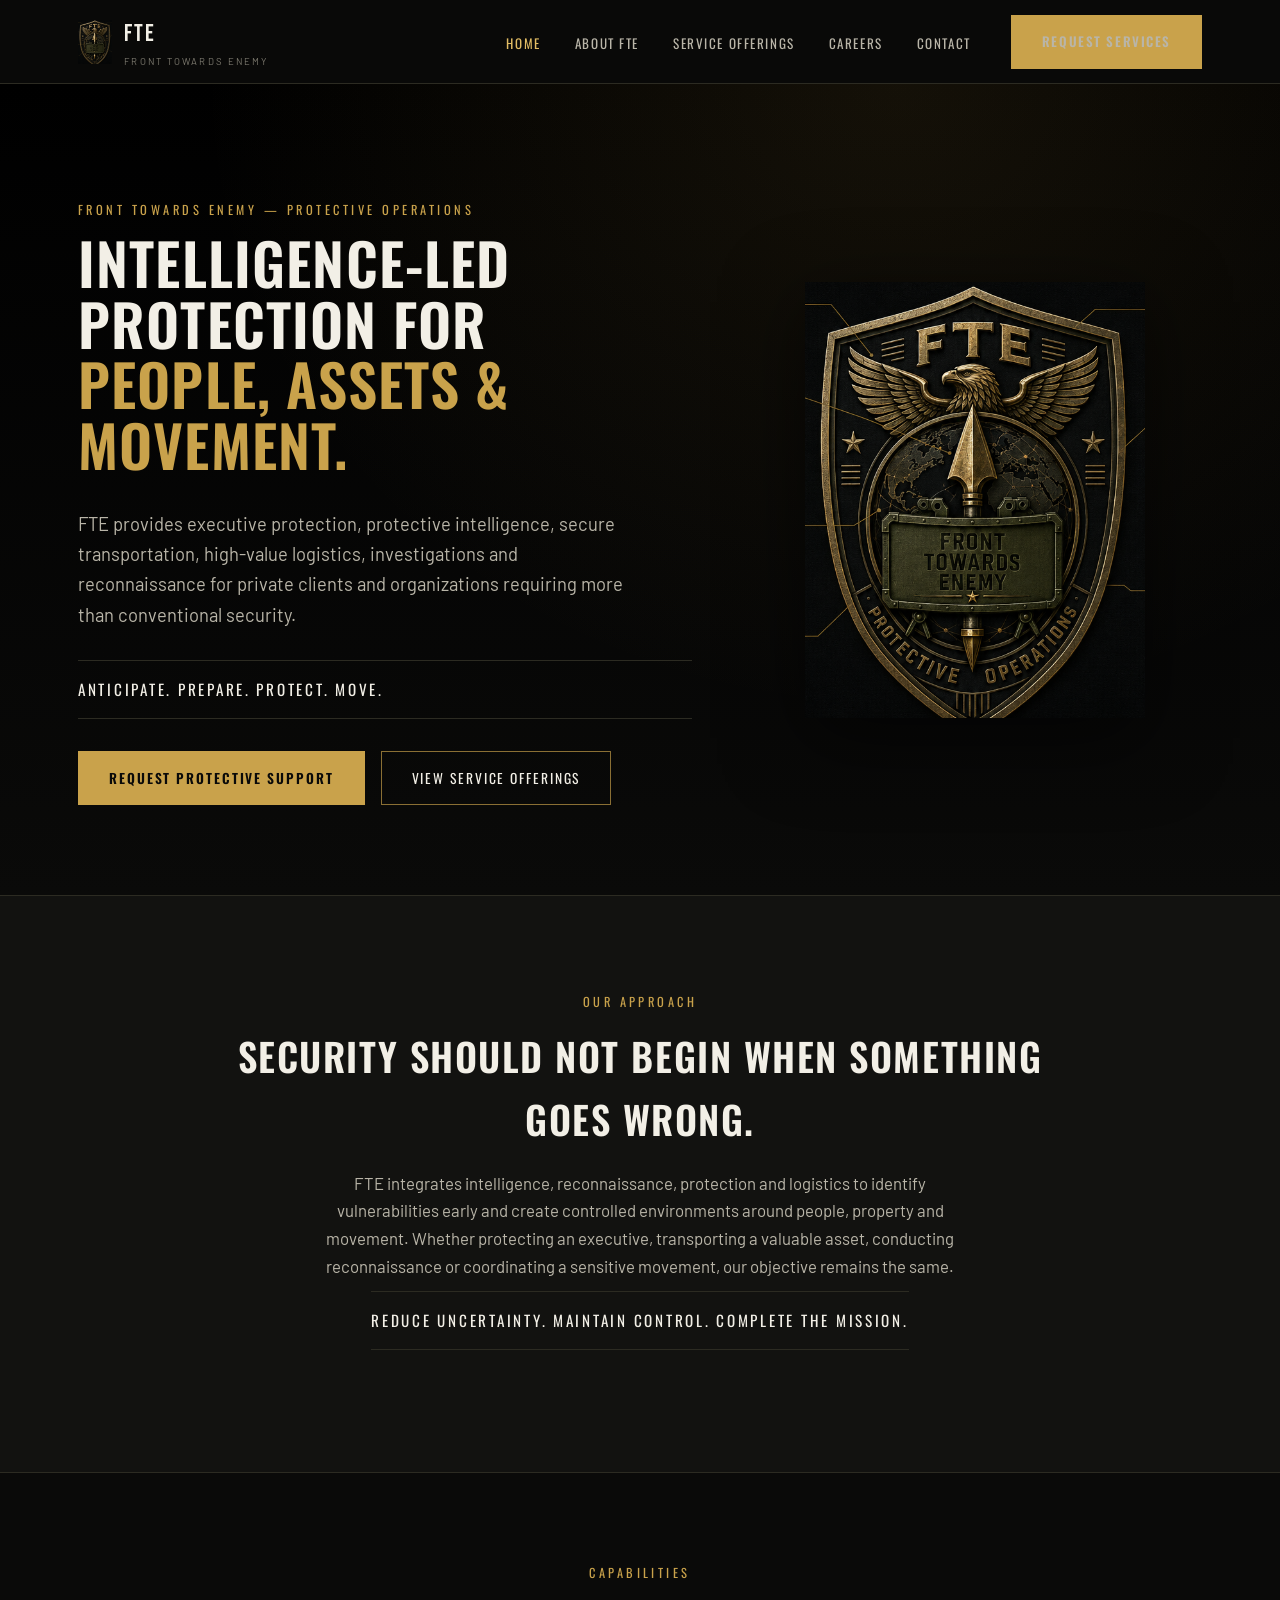
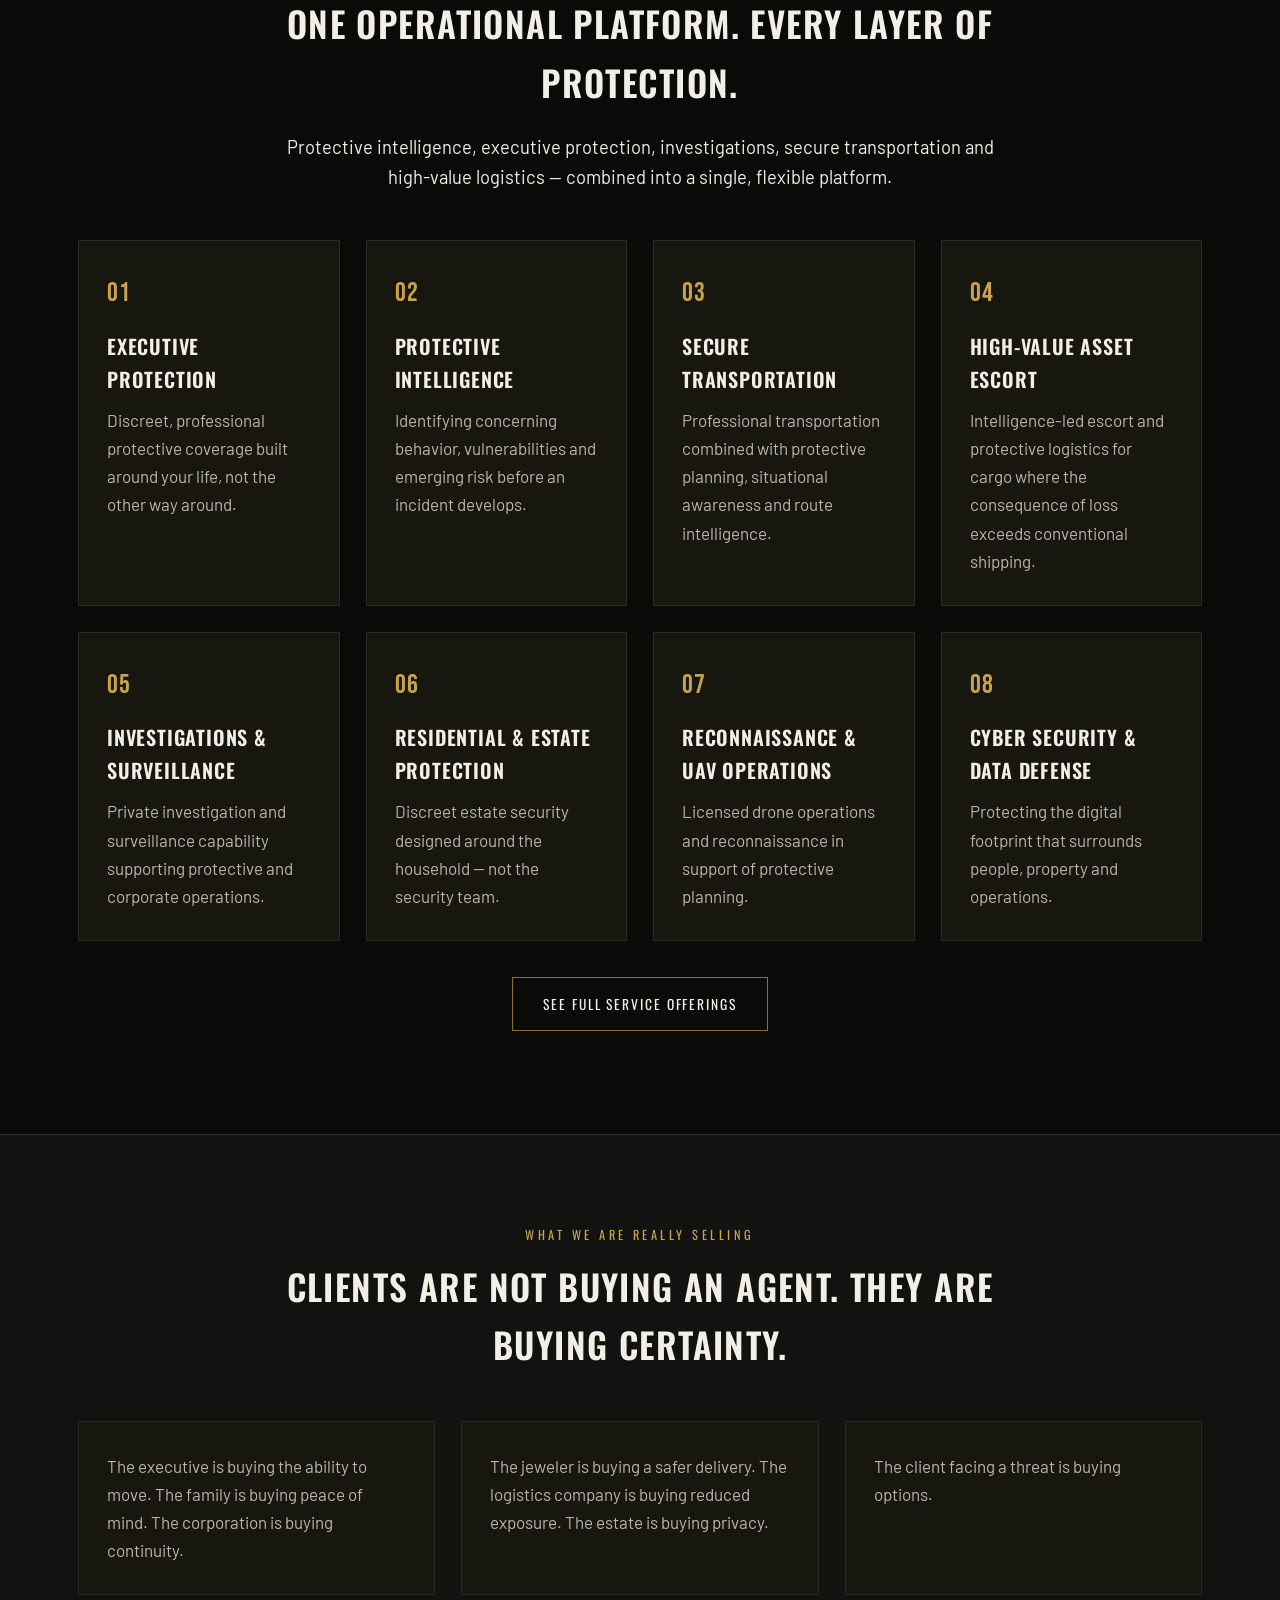
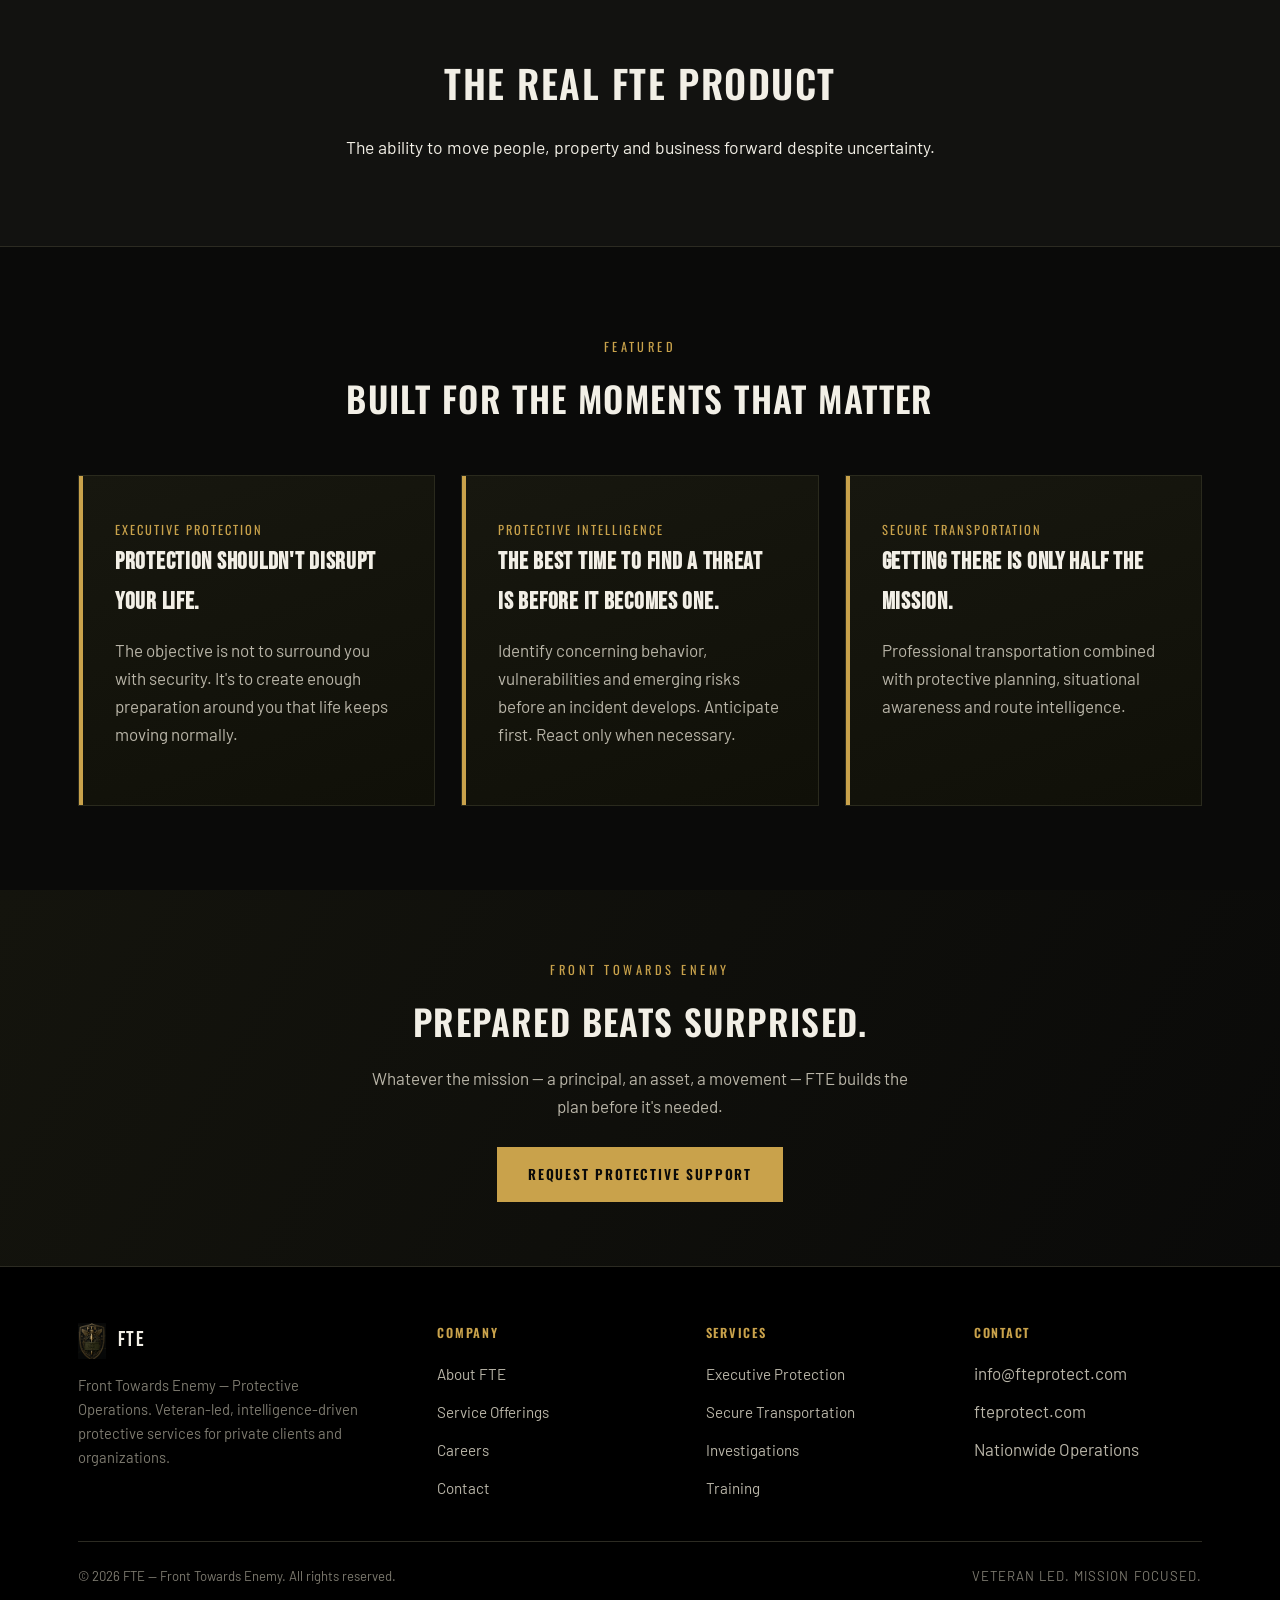
==== index.html @ 558371ca "Add files via upload" ====
<!DOCTYPE html>
<html lang="en">
<head>
<meta charset="UTF-8">
<meta name="viewport" content="width=device-width, initial-scale=1.0">
<title>FTE — Front Towards Enemy | Intelligence-Led Protective Operations</title>
<meta name="description" content="FTE — Front Towards Enemy provides executive protection, protective intelligence, secure transportation, high-value logistics, investigations and reconnaissance for private clients and organizations.">
<link rel="preconnect" href="https://fonts.googleapis.com">
<link rel="preconnect" href="https://fonts.gstatic.com" crossorigin>
<link href="https://fonts.googleapis.com/css2?family=Bebas+Neue&family=Oswald:wght@400;500;600;700&family=Barlow:wght@400;500;600&display=swap" rel="stylesheet">
<link rel="stylesheet" href="css/styles.css">
</head>
<body>

<header class="site-header">
  <div class="nav-wrap">
    <a href="index.html" class="brand">
      <img src="assets/images/fte-badge.png" alt="FTE Front Towards Enemy badge">
      <span>FTE<small>Front Towards Enemy</small></span>
    </a>
    <button class="nav-toggle" aria-label="Toggle navigation">☰</button>
    <ul class="nav-links">
      <li><a href="index.html" class="active">Home</a></li>
      <li><a href="about.html">About FTE</a></li>
      <li><a href="services.html">Service Offerings</a></li>
      <li><a href="careers.html">Careers</a></li>
      <li><a href="contact.html">Contact</a></li>
      <li><a href="contact.html" class="btn btn-primary">Request Services</a></li>
    </ul>
  </div>
</header>

<section class="hero">
  <div class="container hero-grid">
    <div>
      <span class="eyebrow">Front Towards Enemy — Protective Operations</span>
      <h1>Intelligence-Led Protection for <span>People, Assets &amp; Movement.</span></h1>
      <p class="hero-sub">FTE provides executive protection, protective intelligence, secure transportation, high-value logistics, investigations and reconnaissance for private clients and organizations requiring more than conventional security.</p>
      <div class="hero-tagline">Anticipate. Prepare. Protect. Move.</div>
      <div class="hero-cta">
        <a href="contact.html" class="btn btn-primary">Request Protective Support</a>
        <a href="services.html" class="btn btn-outline">View Service Offerings</a>
      </div>
    </div>
    <div class="hero-badge">
      <img src="assets/images/fte-badge.png" alt="FTE badge — Front Towards Enemy, Protective Operations">
    </div>
  </div>
</section>

<section class="statement">
  <div class="container">
    <span class="eyebrow">Our Approach</span>
    <h2>Security should not begin when something goes wrong.</h2>
    <p>FTE integrates intelligence, reconnaissance, protection and logistics to identify vulnerabilities early and create controlled environments around people, property and movement. Whether protecting an executive, transporting a valuable asset, conducting reconnaissance or coordinating a sensitive movement, our objective remains the same.</p>
    <div class="hero-tagline" style="display:inline-block; margin-top: 10px;">Reduce Uncertainty. Maintain Control. Complete the Mission.</div>
  </div>
</section>

<section class="section">
  <div class="container">
    <div class="section-head center">
      <span class="eyebrow">Capabilities</span>
      <h2>One Operational Platform. Every Layer of Protection.</h2>
      <p class="lede">Protective intelligence, executive protection, investigations, secure transportation and high-value logistics — combined into a single, flexible platform.</p>
    </div>
    <div class="grid grid-4">
      <div class="card">
        <div class="icon">01</div>
        <h3>Executive Protection</h3>
        <p>Discreet, professional protective coverage built around your life, not the other way around.</p>
      </div>
      <div class="card">
        <div class="icon">02</div>
        <h3>Protective Intelligence</h3>
        <p>Identifying concerning behavior, vulnerabilities and emerging risk before an incident develops.</p>
      </div>
      <div class="card">
        <div class="icon">03</div>
        <h3>Secure Transportation</h3>
        <p>Professional transportation combined with protective planning, situational awareness and route intelligence.</p>
      </div>
      <div class="card">
        <div class="icon">04</div>
        <h3>High-Value Asset Escort</h3>
        <p>Intelligence-led escort and protective logistics for cargo where the consequence of loss exceeds conventional shipping.</p>
      </div>
      <div class="card">
        <div class="icon">05</div>
        <h3>Investigations &amp; Surveillance</h3>
        <p>Private investigation and surveillance capability supporting protective and corporate operations.</p>
      </div>
      <div class="card">
        <div class="icon">06</div>
        <h3>Residential &amp; Estate Protection</h3>
        <p>Discreet estate security designed around the household — not the security team.</p>
      </div>
      <div class="card">
        <div class="icon">07</div>
        <h3>Reconnaissance &amp; UAV Operations</h3>
        <p>Licensed drone operations and reconnaissance in support of protective planning.</p>
      </div>
      <div class="card">
        <div class="icon">08</div>
        <h3>Cyber Security &amp; Data Defense</h3>
        <p>Protecting the digital footprint that surrounds people, property and operations.</p>
      </div>
    </div>
    <p class="text-center" style="margin-top:36px;"><a href="services.html" class="btn btn-outline">See Full Service Offerings</a></p>
  </div>
</section>

<section class="section section--panel">
  <div class="container">
    <div class="section-head center">
      <span class="eyebrow">What We Are Really Selling</span>
      <h2>Clients Are Not Buying an Agent. They Are Buying Certainty.</h2>
    </div>
    <div class="grid grid-3">
      <div class="card">
        <p>The executive is buying the ability to move. The family is buying peace of mind. The corporation is buying continuity.</p>
      </div>
      <div class="card">
        <p>The jeweler is buying a safer delivery. The logistics company is buying reduced exposure. The estate is buying privacy.</p>
      </div>
      <div class="card">
        <p>The client facing a threat is buying options.</p>
      </div>
    </div>
    <div class="statement" style="padding: 56px 0 0; border: none;">
      <h2 class="mt-0">The Real FTE Product</h2>
      <p style="font-size:1.1rem; color: var(--color-white);">The ability to move people, property and business forward despite uncertainty.</p>
    </div>
  </div>
</section>

<section class="section section--last">
  <div class="container">
    <div class="section-head center">
      <span class="eyebrow">Featured</span>
      <h2>Built for the Moments That Matter</h2>
    </div>
    <div class="grid grid-3">
      <div class="callout">
        <span class="sub">Executive Protection</span>
        <h3>Protection Shouldn't Disrupt Your Life.</h3>
        <p>The objective is not to surround you with security. It's to create enough preparation around you that life keeps moving normally.</p>
      </div>
      <div class="callout">
        <span class="sub">Protective Intelligence</span>
        <h3>The Best Time to Find a Threat Is Before It Becomes One.</h3>
        <p>Identify concerning behavior, vulnerabilities and emerging risks before an incident develops. Anticipate first. React only when necessary.</p>
      </div>
      <div class="callout">
        <span class="sub">Secure Transportation</span>
        <h3>Getting There Is Only Half the Mission.</h3>
        <p>Professional transportation combined with protective planning, situational awareness and route intelligence.</p>
      </div>
    </div>
  </div>
</section>

<section class="cta-band">
  <div class="container">
    <span class="eyebrow">Front Towards Enemy</span>
    <h2>Prepared Beats Surprised.</h2>
    <p>Whatever the mission — a principal, an asset, a movement — FTE builds the plan before it's needed.</p>
    <a href="contact.html" class="btn btn-primary">Request Protective Support</a>
  </div>
</section>

<footer class="site-footer">
  <div class="container">
    <div class="footer-grid">
      <div>
        <div class="footer-brand">
          <img src="assets/images/fte-badge.png" alt="FTE badge">
          <span>FTE</span>
        </div>
        <p class="footer-tag">Front Towards Enemy — Protective Operations. Veteran-led, intelligence-driven protective services for private clients and organizations.</p>
      </div>
      <div class="footer-col">
        <h4>Company</h4>
        <ul>
          <li><a href="about.html">About FTE</a></li>
          <li><a href="services.html">Service Offerings</a></li>
          <li><a href="careers.html">Careers</a></li>
          <li><a href="contact.html">Contact</a></li>
        </ul>
      </div>
      <div class="footer-col">
        <h4>Services</h4>
        <ul>
          <li><a href="services.html">Executive Protection</a></li>
          <li><a href="services.html">Secure Transportation</a></li>
          <li><a href="services.html">Investigations</a></li>
          <li><a href="services.html">Training</a></li>
        </ul>
      </div>
      <div class="footer-col">
        <h4>Contact</h4>
        <ul>
          <li>info@fteprotect.com</li>
          <li>fteprotect.com</li>
          <li>Nationwide Operations</li>
        </ul>
      </div>
    </div>
    <div class="footer-bottom">
      <span>&copy; 2026 FTE — Front Towards Enemy. All rights reserved.</span>
      <span class="flags">Veteran Led. Mission Focused.</span>
    </div>
  </div>
</footer>

<script src="js/main.js"></script>
</body>
</html>
---- css/styles.css ----
/* ============================================================
   FTE — FRONT TOWARDS ENEMY
   Global Stylesheet
   ============================================================ */

:root {
  /* Colors */
  --color-black: #0a0a09;
  --color-black-soft: #121210;
  --color-panel: #17170f;
  --color-panel-border: #2a2a1d;
  --color-gold: #c9a24b;
  --color-gold-bright: #e0bb63;
  --color-gold-dim: #8a6f34;
  --color-olive: #4d4a34;
  --color-white: #f2efe6;
  --color-gray: #b9b5a8;
  --color-gray-dim: #7d7a6f;
  --color-line: #2c2b22;

  /* Type */
  --font-display: "Bebas Neue", "Oswald", "Arial Narrow", sans-serif;
  --font-head: "Oswald", "Arial Narrow", sans-serif;
  --font-body: "Barlow", "Segoe UI", Arial, sans-serif;

  --container: 1180px;
}

* { box-sizing: border-box; }
html { scroll-behavior: smooth; }

body {
  margin: 0;
  background: var(--color-black);
  color: var(--color-gray);
  font-family: var(--font-body);
  font-size: 17px;
  line-height: 1.65;
  -webkit-font-smoothing: antialiased;
}

img { max-width: 100%; display: block; }

a { color: var(--color-gold); text-decoration: none; transition: color .2s ease; }
a:hover { color: var(--color-gold-bright); }

h1, h2, h3, h4 {
  font-family: var(--font-head);
  color: var(--color-white);
  text-transform: uppercase;
  letter-spacing: 0.04em;
  margin: 0 0 0.6em;
  font-weight: 600;
}

h1 { font-size: clamp(2.4rem, 5vw, 3.6rem); line-height: 1.05; letter-spacing: 0.02em; }
h2 { font-size: clamp(1.6rem, 3vw, 2.2rem); }
h3 { font-size: 1.25rem; }

p { margin: 0 0 1.1em; }

.eyebrow {
  display: inline-block;
  font-family: var(--font-head);
  font-size: 0.78rem;
  letter-spacing: 0.28em;
  text-transform: uppercase;
  color: var(--color-gold);
  margin-bottom: 0.9em;
}

.container {
  max-width: var(--container);
  margin: 0 auto;
  padding: 0 28px;
}

.section {
  padding: 84px 0;
  border-bottom: 1px solid var(--color-line);
}
.section--tight { padding: 56px 0; }
.section--panel { background: var(--color-black-soft); }
.section--last { border-bottom: none; }

.section-head {
  max-width: 720px;
  margin-bottom: 48px;
}
.section-head.center { margin-left: auto; margin-right: auto; text-align: center; }

.lede {
  font-size: 1.15rem;
  color: var(--color-white);
}

/* ---------- Buttons ---------- */
.btn {
  display: inline-flex;
  align-items: center;
  gap: 10px;
  font-family: var(--font-head);
  font-size: 0.85rem;
  letter-spacing: 0.14em;
  text-transform: uppercase;
  padding: 15px 30px;
  border: 1px solid transparent;
  cursor: pointer;
  transition: all .2s ease;
}
.btn-primary {
  background: var(--color-gold);
  color: var(--color-black);
  font-weight: 600;
}
.btn-primary:hover { background: var(--color-gold-bright); color: var(--color-black); }
.btn-outline {
  border-color: var(--color-gold-dim);
  color: var(--color-white);
  background: transparent;
}
.btn-outline:hover { border-color: var(--color-gold); color: var(--color-gold-bright); }

/* ---------- Header / Nav ---------- */
.site-header {
  position: sticky;
  top: 0;
  z-index: 100;
  background: rgba(10, 10, 9, 0.92);
  backdrop-filter: blur(6px);
  border-bottom: 1px solid var(--color-line);
}
.nav-wrap {
  max-width: var(--container);
  margin: 0 auto;
  padding: 14px 28px;
  display: flex;
  align-items: center;
  justify-content: space-between;
}
.brand {
  display: flex;
  align-items: center;
  gap: 12px;
  color: var(--color-white);
  font-family: var(--font-display);
  font-size: 1.5rem;
  letter-spacing: 0.08em;
}
.brand img { height: 44px; width: auto; }
.brand small {
  display: block;
  font-family: var(--font-body);
  font-size: 0.6rem;
  letter-spacing: 0.22em;
  color: var(--color-gray-dim);
  text-transform: uppercase;
  font-weight: 400;
}
.brand:hover { color: var(--color-white); }

.nav-links {
  display: flex;
  align-items: center;
  gap: 34px;
  list-style: none;
  margin: 0;
  padding: 0;
}
.nav-links a {
  font-family: var(--font-head);
  font-size: 0.82rem;
  letter-spacing: 0.12em;
  text-transform: uppercase;
  color: var(--color-gray);
}
.nav-links a:hover, .nav-links a.active { color: var(--color-gold-bright); }
.nav-links .btn { margin-left: 6px; }

.nav-toggle {
  display: none;
  background: none;
  border: 1px solid var(--color-panel-border);
  color: var(--color-white);
  font-size: 1.2rem;
  padding: 8px 12px;
  cursor: pointer;
}

@media (max-width: 860px) {
  .nav-toggle { display: block; }
  .nav-links {
    position: absolute;
    top: 100%;
    left: 0;
    right: 0;
    background: var(--color-black-soft);
    border-bottom: 1px solid var(--color-line);
    flex-direction: column;
    align-items: flex-start;
    gap: 0;
    max-height: 0;
    overflow: hidden;
    transition: max-height .25s ease;
  }
  .nav-links.open { max-height: 480px; }
  .nav-links li { width: 100%; }
  .nav-links a { display: block; padding: 16px 28px; border-bottom: 1px solid var(--color-line); width: 100%; }
  .nav-links .btn { margin: 16px 28px; }
}

/* ---------- Hero ---------- */
.hero {
  position: relative;
  padding: 110px 0 90px;
  background:
    radial-gradient(ellipse at 70% 0%, rgba(201,162,75,0.10), transparent 55%),
    linear-gradient(180deg, #000000 0%, #0a0a09 100%);
  border-bottom: 1px solid var(--color-line);
  overflow: hidden;
}
.hero-grid {
  display: grid;
  grid-template-columns: 1.15fr 0.85fr;
  gap: 56px;
  align-items: center;
}
.hero h1 { color: var(--color-white); }
.hero h1 span { color: var(--color-gold); }
.hero-sub {
  font-size: 1.15rem;
  color: var(--color-gray);
  max-width: 560px;
  margin-bottom: 1.6em;
}
.hero-tagline {
  font-family: var(--font-head);
  letter-spacing: 0.18em;
  text-transform: uppercase;
  font-size: 0.95rem;
  color: var(--color-white);
  border-top: 1px solid var(--color-line);
  border-bottom: 1px solid var(--color-line);
  padding: 16px 0;
  margin: 28px 0 32px;
}
.hero-cta { display: flex; gap: 16px; flex-wrap: wrap; }
.hero-badge { text-align: center; }
.hero-badge img { max-width: 340px; margin: 0 auto; filter: drop-shadow(0 20px 40px rgba(0,0,0,0.6)); }

@media (max-width: 860px) {
  .hero-grid { grid-template-columns: 1fr; }
  .hero-badge { order: -1; }
  .hero-badge img { max-width: 220px; }
}

/* ---------- Page header (interior pages) ---------- */
.page-header {
  padding: 68px 0 48px;
  background: linear-gradient(180deg, #000000 0%, #0a0a09 100%);
  border-bottom: 1px solid var(--color-line);
}
.page-header .lede { max-width: 700px; }

/* ---------- Cards / grids ---------- */
.grid {
  display: grid;
  gap: 26px;
}
.grid-2 { grid-template-columns: repeat(2, 1fr); }
.grid-3 { grid-template-columns: repeat(3, 1fr); }
.grid-4 { grid-template-columns: repeat(4, 1fr); }

@media (max-width: 900px) {
  .grid-3, .grid-4 { grid-template-columns: repeat(2, 1fr); }
}
@media (max-width: 600px) {
  .grid-2, .grid-3, .grid-4 { grid-template-columns: 1fr; }
}

.card {
  background: var(--color-panel);
  border: 1px solid var(--color-panel-border);
  padding: 30px 28px;
}
.card h3 { margin-bottom: 0.5em; }
.card p:last-child { margin-bottom: 0; }
.card .icon {
  color: var(--color-gold);
  font-family: var(--font-display);
  font-size: 1.7rem;
  margin-bottom: 14px;
  letter-spacing: 0.04em;
}

.tag-list {
  list-style: none;
  margin: 0;
  padding: 0;
  display: grid;
  gap: 10px;
}
.tag-list li {
  border-bottom: 1px dashed var(--color-line);
  padding-bottom: 10px;
  color: var(--color-white);
  font-size: 0.98rem;
}
.tag-list li::before {
  content: "—";
  color: var(--color-gold);
  margin-right: 10px;
}

.check-list {
  list-style: none;
  margin: 0;
  padding: 0;
  display: grid;
  gap: 12px;
}
.check-list li {
  padding-left: 30px;
  position: relative;
  color: var(--color-white);
}
.check-list li::before {
  content: "✓";
  position: absolute;
  left: 0;
  top: 0;
  color: var(--color-gold);
  font-weight: 700;
}

/* ---------- Quote / statement blocks ---------- */
.statement {
  text-align: center;
  padding: 90px 0;
  background: var(--color-black-soft);
  border-bottom: 1px solid var(--color-line);
}
.statement h2 {
  max-width: 900px;
  margin: 0 auto 0.5em;
  font-size: clamp(1.5rem, 3.4vw, 2.4rem);
}
.statement p {
  max-width: 640px;
  margin: 0 auto;
  color: var(--color-gray);
  font-size: 1.05rem;
}

/* ---------- Ad / callout blocks ---------- */
.callout {
  border: 1px solid var(--color-panel-border);
  background: linear-gradient(160deg, var(--color-panel) 0%, #101008 100%);
  padding: 38px 36px;
  position: relative;
}
.callout::before {
  content: "";
  position: absolute;
  top: 0; left: 0;
  width: 4px; height: 100%;
  background: var(--color-gold);
}
.callout h3 {
  font-family: var(--font-display);
  font-size: 1.5rem;
  letter-spacing: 0.03em;
}
.callout .sub {
  font-family: var(--font-head);
  font-size: 0.78rem;
  letter-spacing: 0.16em;
  text-transform: uppercase;
  color: var(--color-gold);
}

/* ---------- Bio blocks ---------- */
.bio {
  border-top: 1px solid var(--color-line);
  padding: 34px 0;
}
.bio:first-of-type { border-top: none; padding-top: 0; }
.bio h3 { margin-bottom: 6px; }
.bio .role {
  font-family: var(--font-head);
  font-size: 0.8rem;
  letter-spacing: 0.14em;
  text-transform: uppercase;
  color: var(--color-gold);
  margin-bottom: 12px;
  display: block;
}

/* ---------- Steps ---------- */
.steps {
  display: grid;
  grid-template-columns: repeat(4, 1fr);
  gap: 20px;
}
@media (max-width: 760px) { .steps { grid-template-columns: repeat(2, 1fr); } }
.step {
  text-align: center;
  padding: 26px 16px;
  border: 1px solid var(--color-panel-border);
}
.step .num {
  font-family: var(--font-display);
  font-size: 2rem;
  color: var(--color-gold);
  display: block;
  margin-bottom: 6px;
}
.step .label {
  font-family: var(--font-head);
  letter-spacing: 0.1em;
  text-transform: uppercase;
  font-size: 0.85rem;
  color: var(--color-white);
}

/* ---------- Forms ---------- */
.form-grid {
  display: grid;
  grid-template-columns: 1fr 1fr;
  gap: 20px;
}
.form-grid .full { grid-column: 1 / -1; }
@media (max-width: 700px) { .form-grid { grid-template-columns: 1fr; } }

label {
  display: block;
  font-family: var(--font-head);
  font-size: 0.75rem;
  letter-spacing: 0.12em;
  text-transform: uppercase;
  color: var(--color-gray);
  margin-bottom: 8px;
}
input, select, textarea {
  width: 100%;
  background: var(--color-panel);
  border: 1px solid var(--color-panel-border);
  color: var(--color-white);
  padding: 13px 14px;
  font-family: var(--font-body);
  font-size: 0.98rem;
}
input:focus, select:focus, textarea:focus {
  outline: none;
  border-color: var(--color-gold);
}
textarea { resize: vertical; min-height: 130px; }

.contact-info {
  display: grid;
  gap: 22px;
}
.contact-info .item {
  border-left: 2px solid var(--color-gold-dim);
  padding-left: 18px;
}
.contact-info .item .k {
  font-family: var(--font-head);
  letter-spacing: 0.1em;
  text-transform: uppercase;
  font-size: 0.75rem;
  color: var(--color-gold);
  display: block;
  margin-bottom: 4px;
}
.contact-info .item .v { color: var(--color-white); font-size: 1.02rem; }

/* ---------- CTA band ---------- */
.cta-band {
  background: linear-gradient(120deg, #14140d 0%, #0a0a09 100%);
  padding: 64px 0;
  text-align: center;
}
.cta-band h2 { margin-bottom: 0.4em; }
.cta-band p { color: var(--color-gray); max-width: 560px; margin: 0 auto 1.6em; }

/* ---------- Footer ---------- */
.site-footer {
  background: #000000;
  padding: 56px 0 28px;
  border-top: 1px solid var(--color-line);
}
.footer-grid {
  display: grid;
  grid-template-columns: 1.4fr 1fr 1fr 1fr;
  gap: 40px;
  margin-bottom: 40px;
}
@media (max-width: 760px) { .footer-grid { grid-template-columns: 1fr 1fr; } }
.footer-brand {
  display: flex;
  align-items: center;
  gap: 12px;
  color: var(--color-white);
  font-family: var(--font-display);
  font-size: 1.3rem;
  letter-spacing: 0.06em;
  margin-bottom: 14px;
}
.footer-brand img { height: 36px; }
.footer-tag { color: var(--color-gray-dim); font-size: 0.92rem; max-width: 280px; }
.footer-col h4 {
  font-size: 0.78rem;
  letter-spacing: 0.14em;
  color: var(--color-gold);
  margin-bottom: 16px;
}
.footer-col ul { list-style: none; margin: 0; padding: 0; display: grid; gap: 10px; }
.footer-col a { color: var(--color-gray); font-size: 0.95rem; }
.footer-col a:hover { color: var(--color-gold-bright); }
.footer-bottom {
  border-top: 1px solid var(--color-line);
  padding-top: 24px;
  display: flex;
  justify-content: space-between;
  flex-wrap: wrap;
  gap: 12px;
  font-size: 0.82rem;
  color: var(--color-gray-dim);
}
.footer-bottom .flags { letter-spacing: 0.08em; text-transform: uppercase; }

/* ---------- Utility ---------- */
.text-center { text-align: center; }
.mt-0 { margin-top: 0; }
.mb-0 { margin-bottom: 0; }
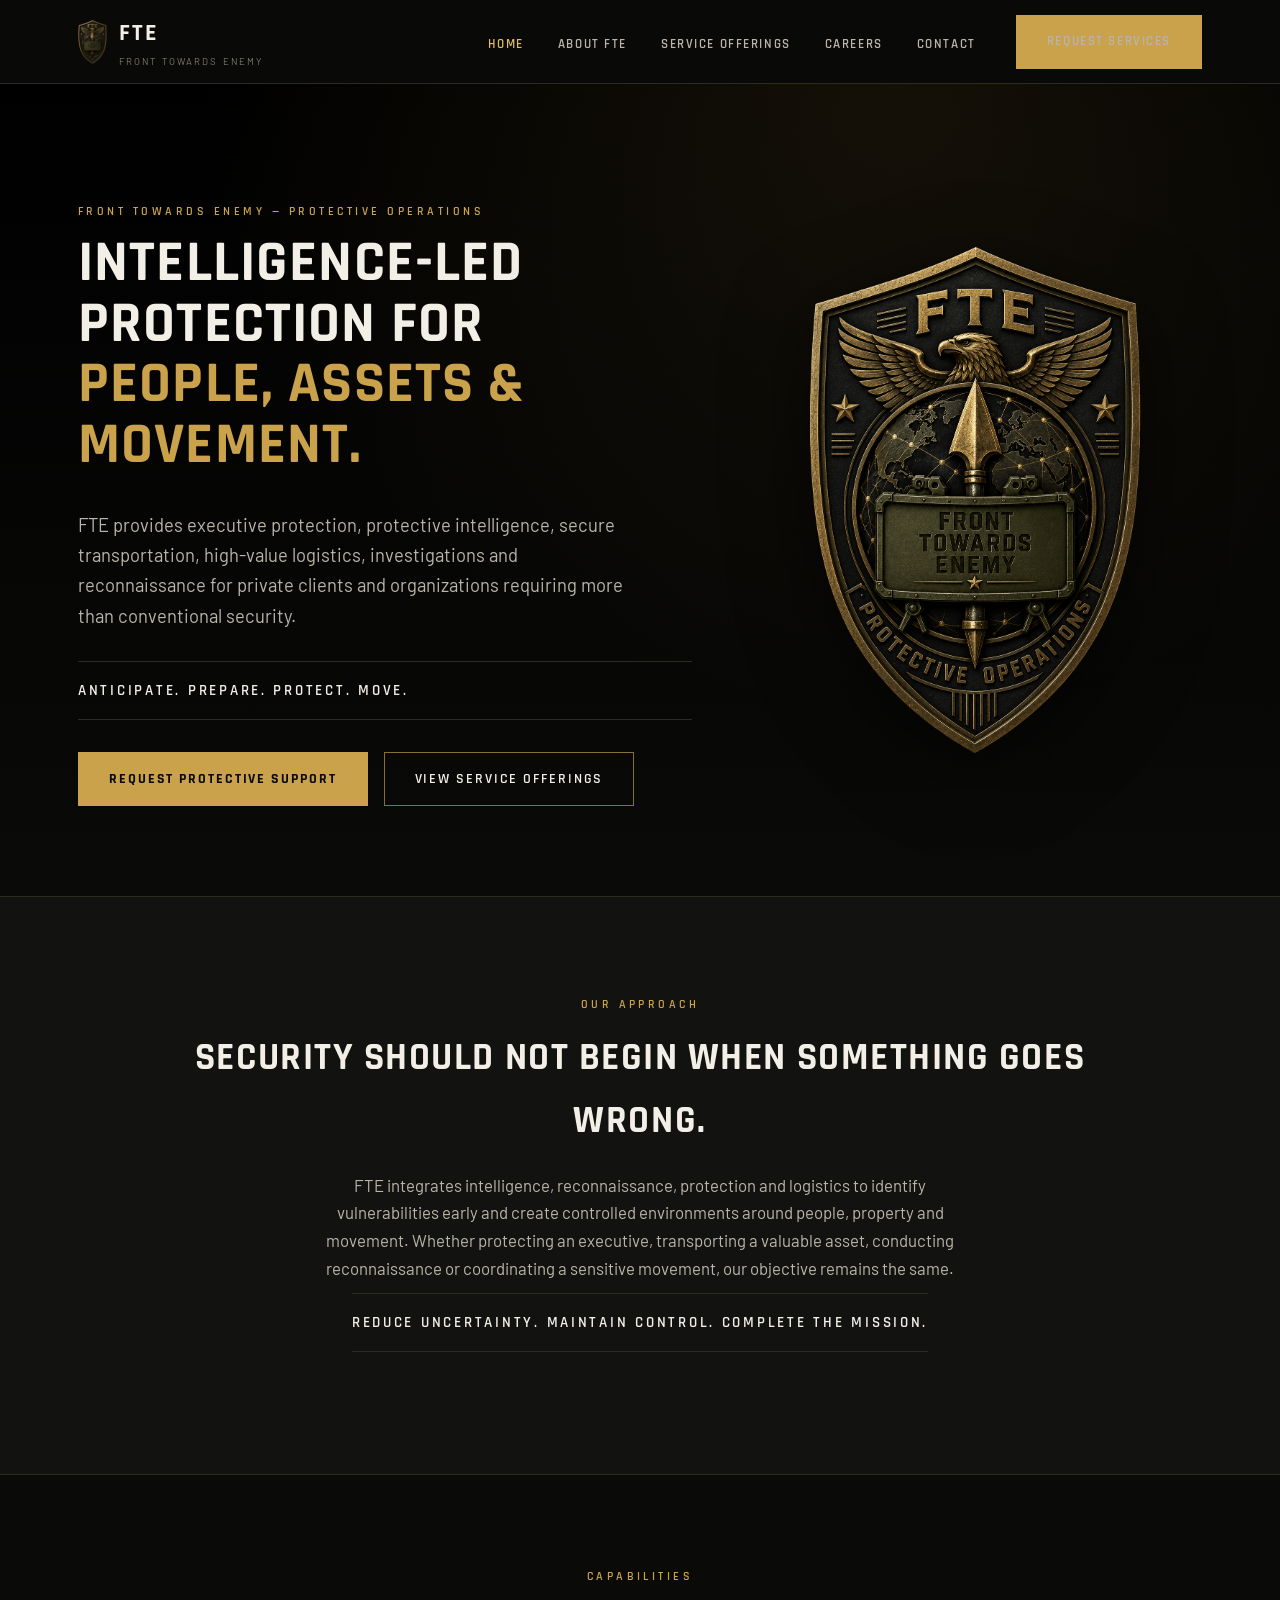
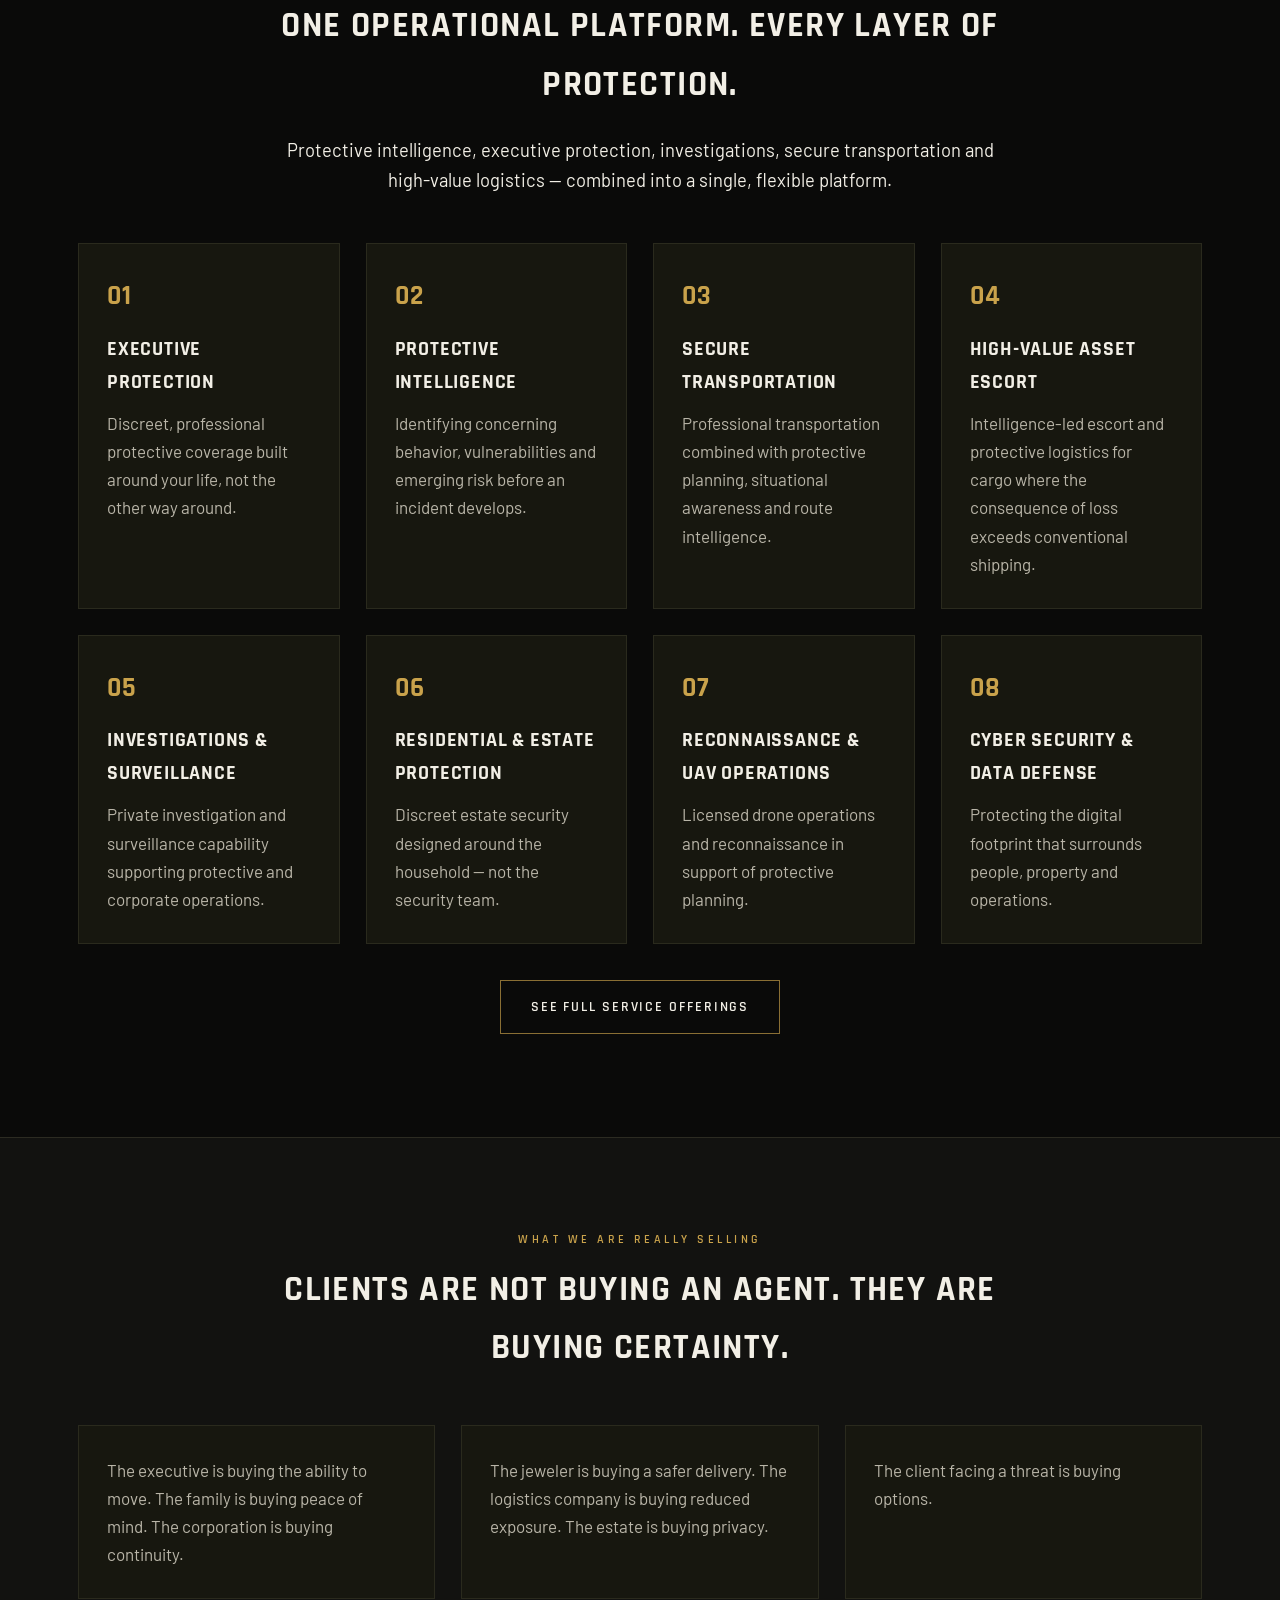
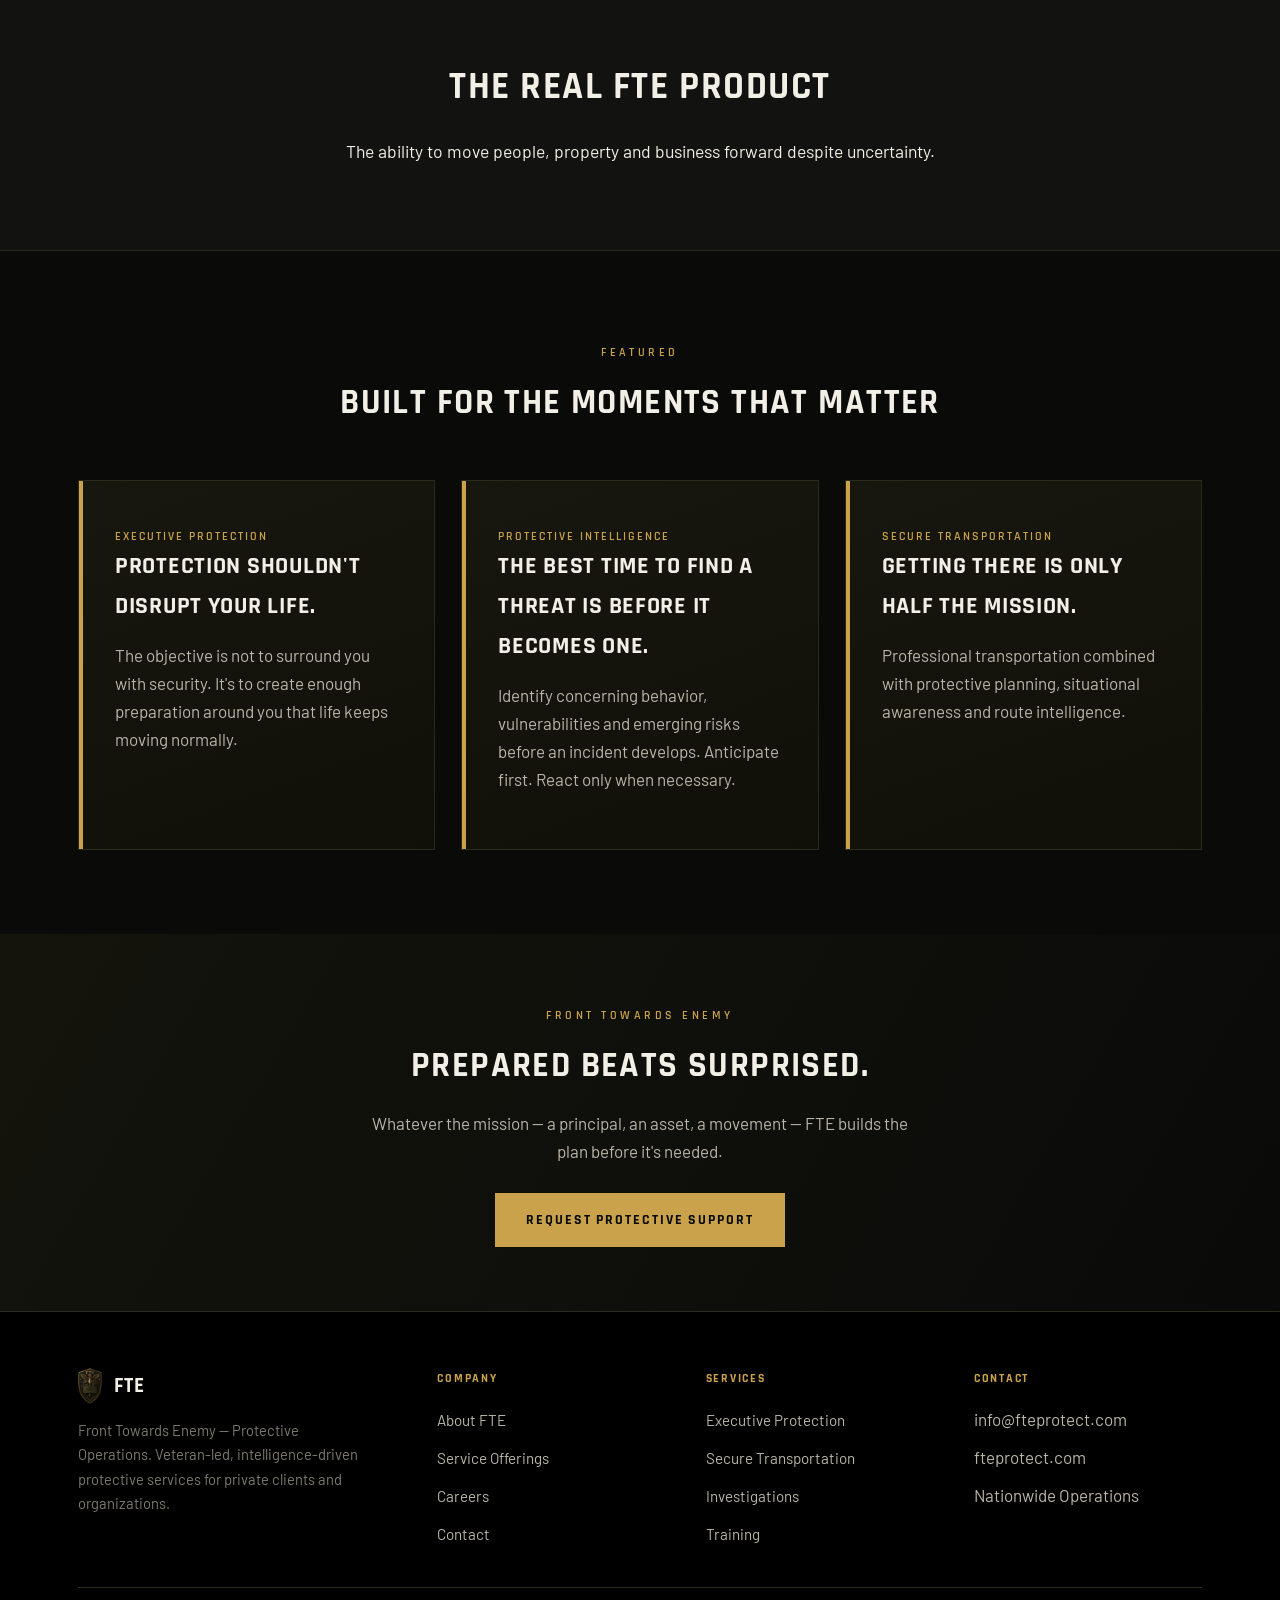
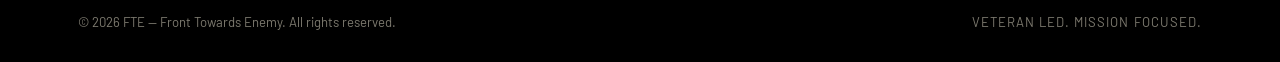
==== commit 79ded282: "Add files via upload" ====
--- a/index.html
+++ b/index.html
@@ -7,7 +7,7 @@
 <meta name="description" content="FTE — Front Towards Enemy provides executive protection, protective intelligence, secure transportation, high-value logistics, investigations and reconnaissance for private clients and organizations.">
 <link rel="preconnect" href="https://fonts.googleapis.com">
 <link rel="preconnect" href="https://fonts.gstatic.com" crossorigin>
-<link href="https://fonts.googleapis.com/css2?family=Bebas+Neue&family=Oswald:wght@400;500;600;700&family=Barlow:wght@400;500;600&display=swap" rel="stylesheet">
+<link href="https://fonts.googleapis.com/css2?family=Rajdhani:wght@500;600;700&family=Barlow:wght@400;500;600&display=swap" rel="stylesheet">
 <link rel="stylesheet" href="css/styles.css">
 </head>
 <body>
--- a/css/styles.css
+++ b/css/styles.css
@@ -19,8 +19,8 @@
   --color-line: #2c2b22;
 
   /* Type */
-  --font-display: "Bebas Neue", "Oswald", "Arial Narrow", sans-serif;
-  --font-head: "Oswald", "Arial Narrow", sans-serif;
+  --font-display: "Rajdhani", "Arial Narrow", sans-serif;
+  --font-head: "Rajdhani", "Arial Narrow", sans-serif;
   --font-body: "Barlow", "Segoe UI", Arial, sans-serif;
 
   --container: 1180px;
@@ -50,7 +50,7 @@
   text-transform: uppercase;
   letter-spacing: 0.04em;
   margin: 0 0 0.6em;
-  font-weight: 600;
+  font-weight: 700;
 }
 
 h1 { font-size: clamp(2.4rem, 5vw, 3.6rem); line-height: 1.05; letter-spacing: 0.02em; }
@@ -62,6 +62,7 @@
 .eyebrow {
   display: inline-block;
   font-family: var(--font-head);
+  font-weight: 600;
   font-size: 0.78rem;
   letter-spacing: 0.28em;
   text-transform: uppercase;
@@ -100,6 +101,7 @@
   align-items: center;
   gap: 10px;
   font-family: var(--font-head);
+  font-weight: 600;
   font-size: 0.85rem;
   letter-spacing: 0.14em;
   text-transform: uppercase;
@@ -111,7 +113,7 @@
 .btn-primary {
   background: var(--color-gold);
   color: var(--color-black);
-  font-weight: 600;
+  font-weight: 700;
 }
 .btn-primary:hover { background: var(--color-gold-bright); color: var(--color-black); }
 .btn-outline {
@@ -144,6 +146,7 @@
   gap: 12px;
   color: var(--color-white);
   font-family: var(--font-display);
+  font-weight: 700;
   font-size: 1.5rem;
   letter-spacing: 0.08em;
 }
@@ -169,6 +172,7 @@
 }
 .nav-links a {
   font-family: var(--font-head);
+  font-weight: 600;
   font-size: 0.82rem;
   letter-spacing: 0.12em;
   text-transform: uppercase;
@@ -235,6 +239,7 @@
 }
 .hero-tagline {
   font-family: var(--font-head);
+  font-weight: 600;
   letter-spacing: 0.18em;
   text-transform: uppercase;
   font-size: 0.95rem;
@@ -288,6 +293,7 @@
 .card .icon {
   color: var(--color-gold);
   font-family: var(--font-display);
+  font-weight: 700;
   font-size: 1.7rem;
   margin-bottom: 14px;
   letter-spacing: 0.04em;
@@ -373,6 +379,7 @@
 }
 .callout .sub {
   font-family: var(--font-head);
+  font-weight: 600;
   font-size: 0.78rem;
   letter-spacing: 0.16em;
   text-transform: uppercase;
@@ -388,6 +395,7 @@
 .bio h3 { margin-bottom: 6px; }
 .bio .role {
   font-family: var(--font-head);
+  font-weight: 600;
   font-size: 0.8rem;
   letter-spacing: 0.14em;
   text-transform: uppercase;
@@ -410,6 +418,7 @@
 }
 .step .num {
   font-family: var(--font-display);
+  font-weight: 700;
   font-size: 2rem;
   color: var(--color-gold);
   display: block;
@@ -417,6 +426,7 @@
 }
 .step .label {
   font-family: var(--font-head);
+  font-weight: 600;
   letter-spacing: 0.1em;
   text-transform: uppercase;
   font-size: 0.85rem;
@@ -435,6 +445,7 @@
 label {
   display: block;
   font-family: var(--font-head);
+  font-weight: 600;
   font-size: 0.75rem;
   letter-spacing: 0.12em;
   text-transform: uppercase;
@@ -466,6 +477,7 @@
 }
 .contact-info .item .k {
   font-family: var(--font-head);
+  font-weight: 600;
   letter-spacing: 0.1em;
   text-transform: uppercase;
   font-size: 0.75rem;
@@ -503,6 +515,7 @@
   gap: 12px;
   color: var(--color-white);
   font-family: var(--font-display);
+  font-weight: 700;
   font-size: 1.3rem;
   letter-spacing: 0.06em;
   margin-bottom: 14px;
